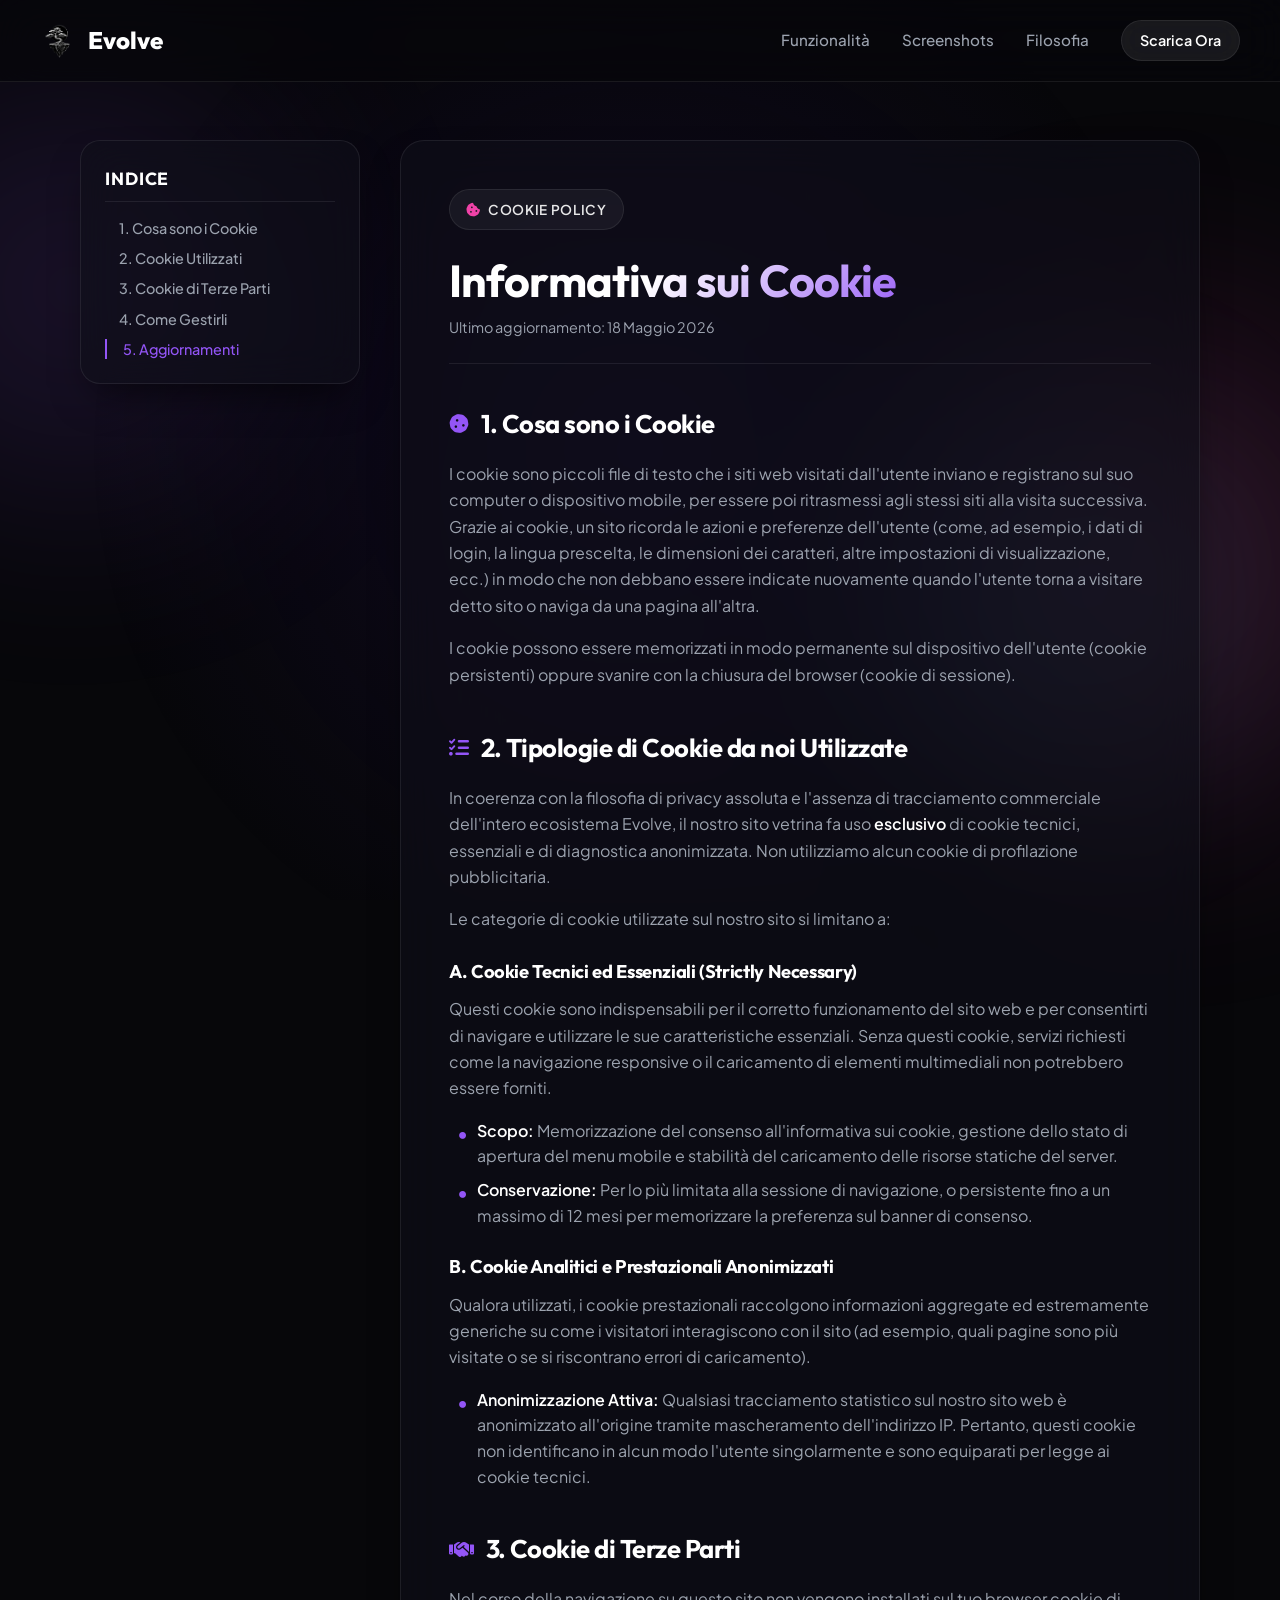
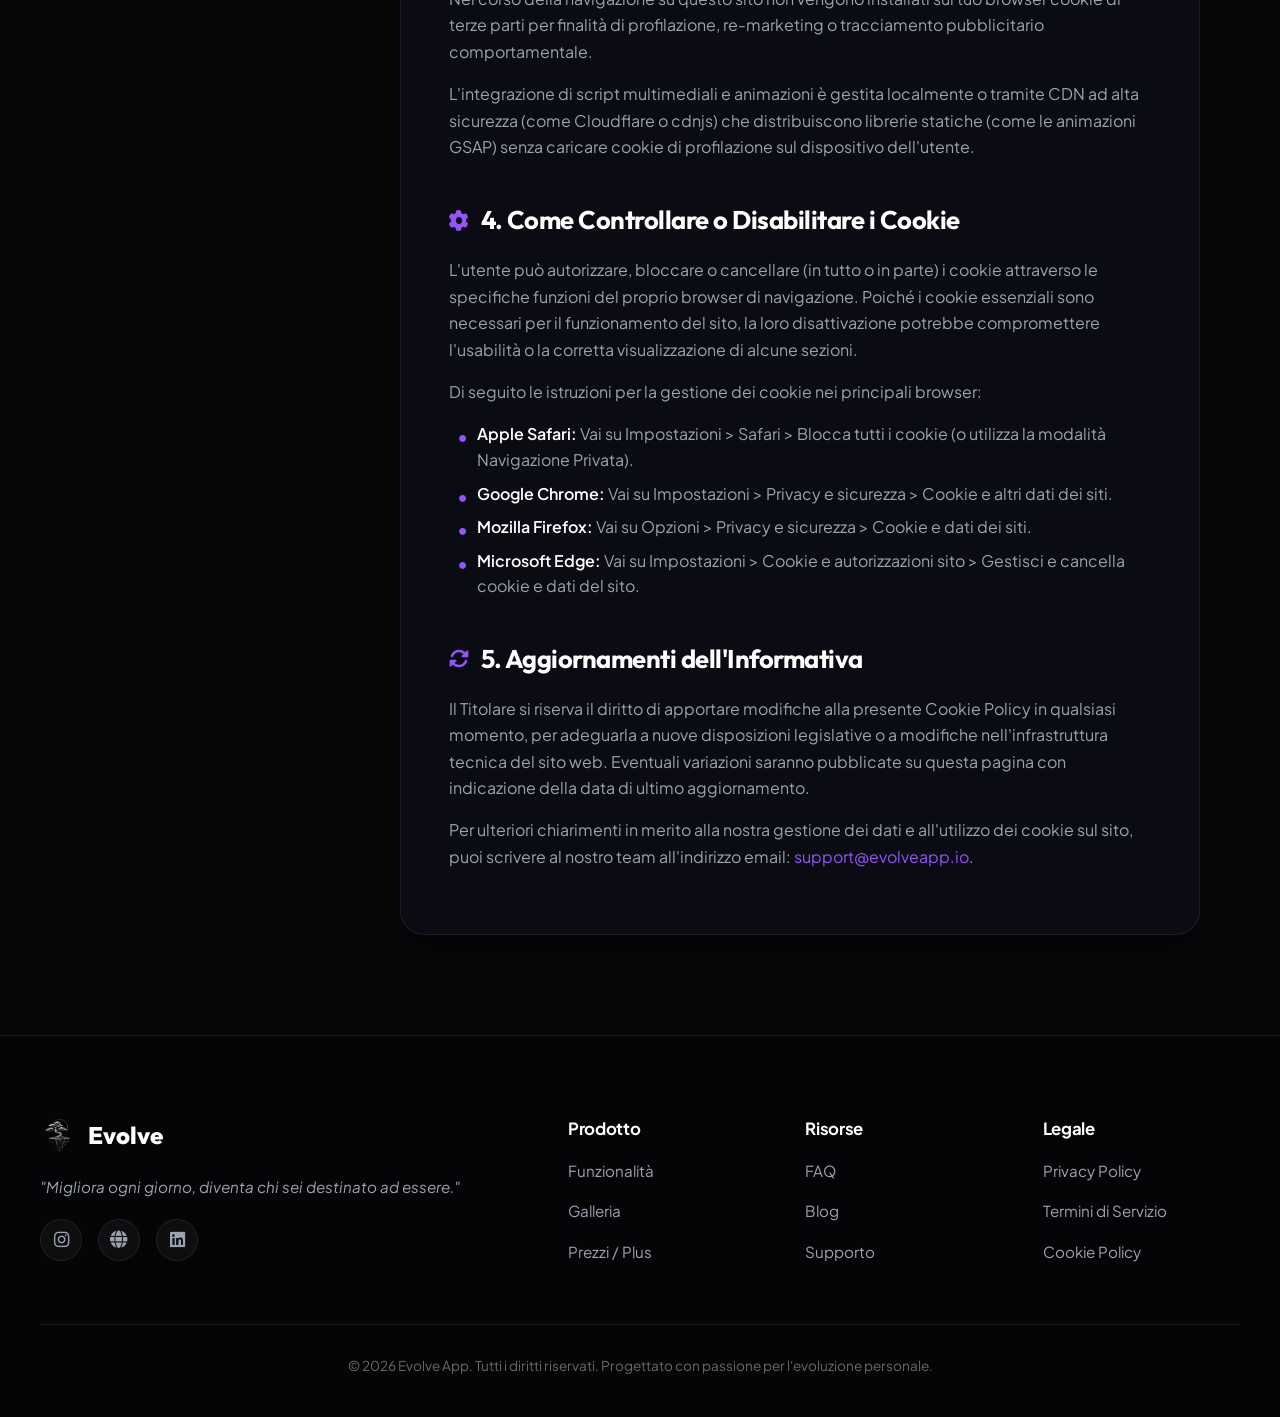
==== cookie.html @ f7eeee34 "implementazioni pagine legal + logo e links" ====
<!DOCTYPE html>
<html lang="it">
<head>
    <meta charset="UTF-8">
    <meta name="viewport" content="width=device-width, initial-scale=1.0">
    <title>Cookie Policy - Evolve App</title>
    
    <!-- Meta Tags SEO -->
    <meta name="description" content="Cookie Policy di Evolve - Trasparenza assoluta sull'utilizzo dei cookie tecnici ed essenziali. Nessun cookie di profilazione pubblicitaria o marketing.">
    <meta name="keywords" content="Evolve cookie, cookie policy website, habit tracker cookies, privacy cookie Evolve">
    <meta name="author" content="Evolve">
    
    <!-- Google Fonts -->
    <link rel="preconnect" href="https://fonts.googleapis.com">
    <link rel="preconnect" href="https://fonts.gstatic.com" crossorigin>
    <link href="https://fonts.googleapis.com/css2?family=Plus+Jakarta+Sans:wght@300;400;500;600;700;800&family=Outfit:wght@500;600;700;800;900&display=swap" rel="stylesheet">
    
    <!-- FontAwesome per icone moderne -->
    <link rel="stylesheet" href="https://cdnjs.cloudflare.com/ajax/libs/font-awesome/6.4.0/css/all.min.css">
    
    <!-- Stili Custom -->
    <link rel="stylesheet" href="style.css">
</head>
<body>

    <!-- Sfondo Animato Ambientale -->
    <div class="ambient-glow" id="ambient-glow"></div>
    <div class="gradient-ball ball-1"></div>
    <div class="gradient-ball ball-2"></div>
    <div class="gradient-ball ball-3"></div>

    <!-- Header / Navigazione Glassmorphism -->
    <header class="navbar">
        <div class="navbar-container">
            <a href="index.html" class="logo" id="nav-logo">
                <img src="logo.png" alt="Evolve Logo" class="logo-img">
                <span class="logo-text">Evolve</span>
            </a>
            
            <nav class="nav-links">
                <a href="index.html#features" class="nav-link">Funzionalità</a>
                <a href="index.html#showcase" class="nav-link">Screenshots</a>
                <a href="index.html#philosophy" class="nav-link">Filosofia</a>
                <a href="index.html#download" class="btn btn-secondary btn-sm">Scarica Ora</a>
            </nav>
            
            <button class="mobile-menu-toggle" id="menu-toggle" aria-label="Apri menu">
                <span class="bar"></span>
                <span class="bar"></span>
                <span class="bar"></span>
            </button>
        </div>
    </header>

    <!-- Menu Mobile Overlay -->
    <div class="mobile-menu" id="mobile-menu">
        <nav class="mobile-nav-links">
            <a href="index.html#features" class="mobile-link">Funzionalità</a>
            <a href="index.html#showcase" class="mobile-link">Screenshots</a>
            <a href="index.html#philosophy" class="mobile-link">Filosofia</a>
            <a href="index.html#download" class="btn btn-primary">Scarica Evolve</a>
        </nav>
    </div>

    <!-- Sezione PRINCIPALE LEGALE -->
    <section class="legal-section">
        <div class="legal-container">
            
            <!-- Sidebar: Indice dei Contenuti Sticky -->
            <aside class="legal-sidebar">
                <div class="legal-toc-card">
                    <h3>Indice</h3>
                    <nav class="toc-links" id="toc-links">
                        <a href="#cosa-sono" class="toc-link active">1. Cosa sono i Cookie</a>
                        <a href="#tipologie" class="toc-link">2. Cookie Utilizzati</a>
                        <a href="#terze-parti" class="toc-link">3. Cookie di Terze Parti</a>
                        <a href="#disabilitare" class="toc-link">4. Come Gestirli</a>
                        <a href="#aggiornamenti" class="toc-link">5. Aggiornamenti</a>
                    </nav>
                </div>
            </aside>
            
            <!-- Contenuto Legale Principale -->
            <article class="legal-content-card">
                <div class="legal-header">
                    <div class="badge">
                        <span class="badge-icon"><i class="fa-solid fa-cookie-bite"></i></span>
                        <span class="badge-text">Cookie Policy</span>
                    </div>
                    <h1 class="legal-title text-gradient">Informativa sui Cookie</h1>
                    <p class="legal-last-updated">Ultimo aggiornamento: 18 Maggio 2026</p>
                </div>
                
                <div class="legal-body">
                    
                    <section id="cosa-sono">
                        <h2><i class="fa-solid fa-cookie"></i> 1. Cosa sono i Cookie</h2>
                        <p>I cookie sono piccoli file di testo che i siti web visitati dall'utente inviano e registrano sul suo computer o dispositivo mobile, per essere poi ritrasmessi agli stessi siti alla visita successiva. Grazie ai cookie, un sito ricorda le azioni e preferenze dell'utente (come, ad esempio, i dati di login, la lingua prescelta, le dimensioni dei caratteri, altre impostazioni di visualizzazione, ecc.) in modo che non debbano essere indicate nuovamente quando l'utente torna a visitare detto sito o naviga da una pagina all'altra.</p>
                        
                        <p>I cookie possono essere memorizzati in modo permanente sul dispositivo dell'utente (cookie persistenti) oppure svanire con la chiusura del browser (cookie di sessione).</p>
                    </section>
                    
                    <section id="tipologie">
                        <h2><i class="fa-solid fa-list-check"></i> 2. Tipologie di Cookie da noi Utilizzate</h2>
                        <p>In coerenza con la filosofia di privacy assoluta e l'assenza di tracciamento commerciale dell'intero ecosistema Evolve, il nostro sito vetrina fa uso <strong>esclusivo</strong> di cookie tecnici, essenziali e di diagnostica anonimizzata. Non utilizziamo alcun cookie di profilazione pubblicitaria.</p>
                        
                        <p>Le categorie di cookie utilizzate sul nostro sito si limitano a:</p>
                        
                        <h3>A. Cookie Tecnici ed Essenziali (Strictly Necessary)</h3>
                        <p>Questi cookie sono indispensabili per il corretto funzionamento del sito web e per consentirti di navigare e utilizzare le sue caratteristiche essenziali. Senza questi cookie, servizi richiesti come la navigazione responsive o il caricamento di elementi multimediali non potrebbero essere forniti.</p>
                        <ul>
                            <li><strong>Scopo:</strong> Memorizzazione del consenso all'informativa sui cookie, gestione dello stato di apertura del menu mobile e stabilità del caricamento delle risorse statiche del server.</li>
                            <li><strong>Conservazione:</strong> Per lo più limitata alla sessione di navigazione, o persistente fino a un massimo di 12 mesi per memorizzare la preferenza sul banner di consenso.</li>
                        </ul>
                        
                        <h3>B. Cookie Analitici e Prestazionali Anonimizzati</h3>
                        <p>Qualora utilizzati, i cookie prestazionali raccolgono informazioni aggregate ed estremamente generiche su come i visitatori interagiscono con il sito (ad esempio, quali pagine sono più visitate o se si riscontrano errori di caricamento).</p>
                        <ul>
                            <li><strong>Anonimizzazione Attiva:</strong> Qualsiasi tracciamento statistico sul nostro sito web è anonimizzato all'origine tramite mascheramento dell'indirizzo IP. Pertanto, questi cookie non identificano in alcun modo l'utente singolarmente e sono equiparati per legge ai cookie tecnici.</li>
                        </ul>
                    </section>
                    
                    <section id="terze-parti">
                        <h2><i class="fa-solid fa-handshake"></i> 3. Cookie di Terze Parti</h2>
                        <p>Nel corso della navigazione su questo sito non vengono installati sul tuo browser cookie di terze parti per finalità di profilazione, re-marketing o tracciamento pubblicitario comportamentale.</p>
                        
                        <p>L'integrazione di script multimediali e animazioni è gestita localmente o tramite CDN ad alta sicurezza (come Cloudflare o cdnjs) che distribuiscono librerie statiche (come le animazioni GSAP) senza caricare cookie di profilazione sul dispositivo dell'utente.</p>
                    </section>
                    
                    <section id="disabilitare">
                        <h2><i class="fa-solid fa-gear"></i> 4. Come Controllare o Disabilitare i Cookie</h2>
                        <p>L'utente può autorizzare, bloccare o cancellare (in tutto o in parte) i cookie attraverso le specifiche funzioni del proprio browser di navigazione. Poiché i cookie essenziali sono necessari per il funzionamento del sito, la loro disattivazione potrebbe compromettere l'usabilità o la corretta visualizzazione di alcune sezioni.</p>
                        
                        <p>Di seguito le istruzioni per la gestione dei cookie nei principali browser:</p>
                        <ul>
                            <li><strong>Apple Safari:</strong> Vai su Impostazioni > Safari > Blocca tutti i cookie (o utilizza la modalità Navigazione Privata).</li>
                            <li><strong>Google Chrome:</strong> Vai su Impostazioni > Privacy e sicurezza > Cookie e altri dati dei siti.</li>
                            <li><strong>Mozilla Firefox:</strong> Vai su Opzioni > Privacy e sicurezza > Cookie e dati dei siti.</li>
                            <li><strong>Microsoft Edge:</strong> Vai su Impostazioni > Cookie e autorizzazioni sito > Gestisci e cancella cookie e dati del sito.</li>
                        </ul>
                    </section>
                    
                    <section id="aggiornamenti">
                        <h2><i class="fa-solid fa-rotate"></i> 5. Aggiornamenti dell'Informativa</h2>
                        <p>Il Titolare si riserva il diritto di apportare modifiche alla presente Cookie Policy in qualsiasi momento, per adeguarla a nuove disposizioni legislative o a modifiche nell'infrastruttura tecnica del sito web. Eventuali variazioni saranno pubblicate su questa pagina con indicazione della data di ultimo aggiornamento.</p>
                        
                        <p>Per ulteriori chiarimenti in merito alla nostra gestione dei dati e all'utilizzo dei cookie sul sito, puoi scrivere al nostro team all'indirizzo email: <a href="mailto:mattioli.simone.10@gmail.com">support@evolveapp.io</a>.</p>
                    </section>
                    
                </div>
            </article>
            
        </div>
    </section>

    <!-- Footer -->
    <footer class="main-footer">
        <div class="footer-container">
            <div class="footer-brand">
                <a href="index.html" class="logo">
                    <img src="logo.png" alt="Evolve Logo" class="logo-img">
                    <span class="logo-text">Evolve</span>
                </a>
                <p class="footer-motto">"Migliora ogni giorno, diventa chi sei destinato ad essere."</p>
                <div class="footer-socials">
                    <a href="https://www.instagram.com/simo___one/" target="_blank" rel="noopener" aria-label="Instagram" class="social-link"><i class="fa-brands fa-instagram"></i></a>
                    <a href="https://simo-hue.github.io" target="_blank" rel="noopener" aria-label="Sito Personale" class="social-link"><i class="fa-solid fa-globe"></i></a>
                    <a href="https://www.linkedin.com/in/simonemattioli2003/" target="_blank" rel="noopener" aria-label="LinkedIn" class="social-link"><i class="fa-brands fa-linkedin"></i></a>
                </div>
            </div>
            
            <div class="footer-links-grid">
                <div class="links-col">
                    <h4>Prodotto</h4>
                    <a href="index.html#features">Funzionalità</a>
                    <a href="index.html#showcase">Galleria</a>
                    <a href="index.html#download">Prezzi / Plus</a>
                </div>
                <div class="links-col">
                    <h4>Risorse</h4>
                    <a href="index.html#faq">FAQ</a>
                    <a href="#">Blog</a>
                    <a href="#">Supporto</a>
                </div>
                <div class="links-col">
                    <h4>Legale</h4>
                    <a href="privacy.html">Privacy Policy</a>
                    <a href="terms.html">Termini di Servizio</a>
                    <a href="cookie.html">Cookie Policy</a>
                </div>
            </div>
        </div>
        
        <div class="footer-bottom">
            <p>&copy; 2026 Evolve App. Tutti i diritti riservati. Progettato con passione per l'evoluzione personale.</p>
        </div>
    </footer>

    <!-- Script per Menu Mobile e ScrollSpy Attivo sull'Indice -->
    <script>
        // Menu Mobile Toggle
        const menuToggle = document.getElementById('menu-toggle');
        const mobileMenu = document.getElementById('mobile-menu');
        
        if (menuToggle && mobileMenu) {
            menuToggle.addEventListener('click', () => {
                menuToggle.classList.toggle('active');
                mobileMenu.classList.toggle('open');
            });
        }

        // ScrollSpy per evidenziare la sezione corrente nell'Indice
        const sections = document.querySelectorAll('article.legal-content-card section');
        const tocLinks = document.querySelectorAll('#toc-links .toc-link');

        window.addEventListener('scroll', () => {
            let currentSectionId = '';
            
            sections.forEach(section => {
                const sectionTop = section.offsetTop - 180; // Offset per compensare la navbar fissa
                const sectionHeight = section.clientHeight;
                if (pageYOffset >= sectionTop && pageYOffset < sectionTop + sectionHeight) {
                    currentSectionId = section.getAttribute('id');
                }
            });

            if (currentSectionId) {
                tocLinks.forEach(link => {
                    link.classList.remove('active');
                    if (link.getAttribute('href') === `#${currentSectionId}`) {
                        link.classList.add('active');
                    }
                });
            }
        });
    </script>
</body>
</html>
---- style.css ----
/* ==========================================================================
   Evolve App Showcase CSS Styling
   Aesthetics: Premium Dark Mode, Glassmorphism, Ambient Glow, High-Fidelity Mockups
   ========================================================================== */

/* --- Variabili & Design Tokens --- */
:root {
    --bg-dark: #07070a;
    --bg-card: rgba(15, 15, 25, 0.6);
    --bg-navbar: rgba(7, 7, 10, 0.7);
    --border-color: rgba(255, 255, 255, 0.08);
    
    /* Palette Colori (HSL per manipolazione dinamica) */
    --primary-h: 263;
    --primary-s: 90%;
    --primary-l: 65%;
    --primary: hsl(var(--primary-h), var(--primary-s), var(--primary-l));
    --primary-glow: hsla(var(--primary-h), var(--primary-s), var(--primary-l), 0.15);
    
    --accent-h: 325;
    --accent-s: 85%;
    --accent-l: 60%;
    --accent: hsl(var(--accent-h), var(--accent-s), var(--accent-l));
    --accent-glow: hsla(var(--accent-h), var(--accent-s), var(--accent-l), 0.15);
    
    --cyan-h: 188;
    --cyan-s: 90%;
    --cyan-l: 50%;
    --cyan: hsl(var(--cyan-h), var(--cyan-s), var(--cyan-l));
    
    --text-main: #f3f4f6;
    --text-muted: #9ca3af;
    --text-dark: #1f2937;
    
    --font-heading: 'Outfit', sans-serif;
    --font-body: 'Plus Jakarta Sans', sans-serif;
    
    --transition-smooth: all 0.6s cubic-bezier(0.16, 1, 0.3, 1);
    --transition-fast: all 0.3s ease;
    
    --shadow-premium: 0 20px 40px -15px rgba(0, 0, 0, 0.7);
    --shadow-glow: 0 0 50px -10px hsla(var(--primary-h), var(--primary-s), var(--primary-l), 0.3);
}

/* --- Reset Standard --- */
* {
    margin: 0;
    padding: 0;
    box-sizing: border-box;
    scroll-behavior: smooth;
    -webkit-font-smoothing: antialiased;
    -moz-osx-font-smoothing: grayscale;
}

body {
    background-color: var(--bg-dark);
    color: var(--text-main);
    font-family: var(--font-body);
    overflow-x: hidden;
    line-height: 1.6;
}

/* --- Custom Scrollbar --- */
::-webkit-scrollbar {
    width: 10px;
}
::-webkit-scrollbar-track {
    background: var(--bg-dark);
}
::-webkit-scrollbar-thumb {
    background: rgba(255, 255, 255, 0.1);
    border-radius: 10px;
    border: 2px solid var(--bg-dark);
}
::-webkit-scrollbar-thumb:hover {
    background: var(--primary);
}

/* --- Sfondi e Sfere di Luce (Ambient Light) --- */
.ambient-glow {
    position: fixed;
    top: 0;
    left: 0;
    width: 100vw;
    height: 100vh;
    pointer-events: none;
    z-index: -2;
    background: radial-gradient(circle at 50% 50%, rgba(20, 10, 45, 0.6) 0%, rgba(7, 7, 10, 0) 70%);
    transition: background 1.2s ease;
}

.gradient-ball {
    position: fixed;
    border-radius: 50%;
    filter: blur(120px);
    opacity: 0.15;
    z-index: -3;
    pointer-events: none;
    animation: drift 25s infinite alternate ease-in-out;
}

.ball-1 {
    width: 400px;
    height: 400px;
    background: var(--primary);
    top: 10%;
    left: -10%;
}

.ball-2 {
    width: 500px;
    height: 500px;
    background: var(--accent);
    bottom: 10%;
    right: -10%;
    animation-delay: -5s;
    animation-duration: 30s;
}

.ball-3 {
    width: 300px;
    height: 300px;
    background: var(--cyan);
    top: 50%;
    left: 70%;
    animation-delay: -12s;
    animation-duration: 20s;
}

@keyframes drift {
    0% { transform: translate(0, 0) scale(1); }
    50% { transform: translate(100px, 80px) scale(1.2); }
    100% { transform: translate(-50px, 150px) scale(0.9); }
}

/* --- Classi Utilità e Tipografia --- */
h1, h2, h3, h4 {
    font-family: var(--font-heading);
    font-weight: 700;
    letter-spacing: -0.02em;
}

.text-gradient {
    background: linear-gradient(135deg, #fff 30%, var(--primary) 70%, var(--accent) 100%);
    -webkit-background-clip: text;
    -webkit-text-fill-color: transparent;
    background-clip: text;
}

.text-accent {
    color: var(--accent);
}

.btn {
    display: inline-flex;
    align-items: center;
    justify-content: center;
    gap: 12px;
    font-family: var(--font-body);
    font-weight: 600;
    text-decoration: none;
    border-radius: 50px;
    transition: var(--transition-fast);
    cursor: pointer;
}

.btn-primary {
    background: linear-gradient(135deg, var(--primary) 0%, var(--accent) 100%);
    color: #fff;
    padding: 16px 32px;
    border: none;
    box-shadow: 0 10px 25px -5px rgba(139, 92, 246, 0.4);
}

.btn-primary:hover {
    transform: translateY(-3px);
    box-shadow: 0 15px 30px -5px rgba(139, 92, 246, 0.6);
}

.btn-secondary {
    background: rgba(255, 255, 255, 0.08);
    color: #fff;
    border: 1px solid var(--border-color);
    backdrop-filter: blur(12px);
    padding: 12px 24px;
}

.btn-secondary:hover {
    background: rgba(255, 255, 255, 0.15);
    border-color: rgba(255, 255, 255, 0.2);
    transform: translateY(-2px);
}

.btn-outline {
    background: transparent;
    color: #fff;
    border: 2px solid var(--border-color);
    padding: 14px 28px;
}

.btn-outline:hover {
    border-color: var(--primary);
    background: rgba(139, 92, 246, 0.05);
    transform: translateY(-2px);
}

.btn-sm {
    padding: 8px 18px;
    font-size: 0.9rem;
}

.btn-lg {
    padding: 18px 36px;
    font-size: 1.1rem;
}

.btn-glow:hover {
    box-shadow: var(--shadow-glow);
}

/* --- Header / Navbar --- */
.navbar {
    position: fixed;
    top: 0;
    left: 0;
    width: 100%;
    z-index: 100;
    background: var(--bg-navbar);
    backdrop-filter: blur(20px);
    border-bottom: 1px solid var(--border-color);
    transition: var(--transition-fast);
}

.navbar.scrolled {
    padding: 10px 0;
    background: rgba(7, 7, 10, 0.85);
}

.navbar-container {
    max-width: 1400px;
    margin: 0 auto;
    padding: 20px 40px;
    display: flex;
    justify-content: space-between;
    align-items: center;
}

.logo {
    display: flex;
    align-items: center;
    gap: 12px;
    text-decoration: none;
    color: #fff;
    font-size: 1.5rem;
    font-weight: 800;
    font-family: var(--font-heading);
}

.logo-icon {
    width: 40px;
    height: 40px;
    border-radius: 12px;
    background: linear-gradient(135deg, var(--primary) 0%, var(--accent) 100%);
    display: flex;
    align-items: center;
    justify-content: center;
    font-size: 1.2rem;
    box-shadow: 0 8px 16px -4px rgba(139, 92, 246, 0.3);
}

.logo-img {
    height: 36px;
    width: auto;
    object-fit: contain;
    display: block;
}

.nav-links {
    display: flex;
    align-items: center;
    gap: 32px;
}

.nav-link {
    color: var(--text-muted);
    text-decoration: none;
    font-weight: 500;
    font-size: 0.95rem;
    transition: var(--transition-fast);
    position: relative;
    padding: 6px 0;
}

.nav-link::after {
    content: '';
    position: absolute;
    bottom: 0;
    left: 0;
    width: 0;
    height: 2px;
    background: linear-gradient(90deg, var(--primary), var(--accent));
    transition: var(--transition-fast);
}

.nav-link:hover {
    color: #fff;
}

.nav-link:hover::after {
    width: 100%;
}

.mobile-menu-toggle {
    display: none;
    flex-direction: column;
    gap: 6px;
    background: transparent;
    border: none;
    cursor: pointer;
    z-index: 110;
}

.mobile-menu-toggle .bar {
    width: 25px;
    height: 2px;
    background-color: #fff;
    transition: var(--transition-fast);
}

/* --- Mobile Menu Overlay --- */
.mobile-menu {
    position: fixed;
    top: 0;
    right: -100%;
    width: 100%;
    height: 100vh;
    background: rgba(7, 7, 10, 0.95);
    backdrop-filter: blur(25px);
    z-index: 99;
    display: flex;
    align-items: center;
    justify-content: center;
    transition: right 0.5s cubic-bezier(0.16, 1, 0.3, 1);
}

.mobile-menu.open {
    right: 0;
}

.mobile-nav-links {
    display: flex;
    flex-direction: column;
    align-items: center;
    gap: 40px;
}

.mobile-link {
    color: var(--text-muted);
    text-decoration: none;
    font-size: 1.8rem;
    font-family: var(--font-heading);
    font-weight: 600;
    transition: var(--transition-fast);
}

.mobile-link:hover {
    color: #fff;
    transform: scale(1.05);
}

/* --- Hero Section --- */
.hero {
    min-height: 100vh;
    display: flex;
    align-items: center;
    padding: 140px 40px 80px;
    position: relative;
    max-width: 1400px;
    margin: 0 auto;
}

.hero-container {
    display: grid;
    grid-template-columns: 1.2fr 0.8fr;
    gap: 60px;
    align-items: center;
    width: 100%;
}

.hero-content {
    display: flex;
    flex-direction: column;
    align-items: flex-start;
}

.badge {
    display: inline-flex;
    align-items: center;
    gap: 8px;
    background: rgba(255, 255, 255, 0.05);
    border: 1px solid var(--border-color);
    padding: 8px 16px;
    border-radius: 100px;
    margin-bottom: 24px;
}

.badge-icon {
    color: var(--accent);
    font-size: 0.9rem;
}

.badge-text {
    font-size: 0.85rem;
    font-weight: 600;
    letter-spacing: 0.05em;
    text-transform: uppercase;
    color: rgba(255, 255, 255, 0.9);
}

.hero-title {
    font-size: 4rem;
    line-height: 1.1;
    margin-bottom: 24px;
    font-weight: 800;
}

.hero-subtitle {
    font-size: 1.15rem;
    color: var(--text-muted);
    margin-bottom: 40px;
    max-width: 600px;
}

.hero-buttons {
    display: flex;
    gap: 20px;
    margin-bottom: 50px;
    flex-wrap: wrap;
}

.hero-buttons .btn i {
    font-size: 1.5rem;
}

.hero-buttons .btn span {
    display: flex;
    flex-direction: column;
    align-items: flex-start;
    line-height: 1.1;
}

.hero-buttons .btn span small {
    font-size: 0.65rem;
    opacity: 0.8;
    text-transform: uppercase;
    font-weight: 500;
}

.hero-stats {
    display: flex;
    gap: 30px;
    align-items: center;
}

.stat-item {
    display: flex;
    flex-direction: column;
}

.stat-val {
    font-size: 1.8rem;
    font-weight: 800;
    font-family: var(--font-heading);
    color: #fff;
    display: flex;
    align-items: center;
    gap: 4px;
}

.text-star {
    color: #FBBF24;
    font-size: 1.2rem;
}

.stat-lbl {
    font-size: 0.85rem;
    color: var(--text-muted);
}

.stat-divider {
    width: 1px;
    height: 40px;
    background: var(--border-color);
}

.hero-visual {
    position: relative;
    display: flex;
    justify-content: center;
    align-items: center;
}

.phone-glow {
    position: absolute;
    width: 100%;
    height: 100%;
    background: radial-gradient(circle, rgba(139, 92, 246, 0.25) 0%, rgba(0,0,0,0) 70%);
    z-index: -1;
    filter: blur(50px);
}

/* --- High-Fidelity iPhone Mockup CSS --- */
.iphone-container-tilt {
    perspective: 1200px;
    display: flex;
    justify-content: center;
    align-items: center;
}

/* --- Premium Screenshot Showcase (Senza mockup per evitare matrioska) --- */
.screenshot-showcase {
    position: relative;
    width: 290px;
    height: 590px;
    background: #0a0b10;
    border-radius: 28px;
    border: 1px solid var(--border-color);
    box-shadow: 
        0 30px 60px -15px rgba(0, 0, 0, 0.8),
        inset 0 0 1px 1px rgba(255, 255, 255, 0.1),
        0 0 0 1px rgba(255, 255, 255, 0.05);
    display: flex;
    flex-direction: column;
    justify-content: center;
    align-items: center;
    overflow: hidden;
    transform-style: preserve-3d;
}

.iphone-mockup {
    position: relative;
    width: 310px;
    height: 630px;
    background: #000;
    border-radius: 46px;
    border: 11px solid #1a1a1f;
    box-shadow: 
        0 30px 60px -15px rgba(0, 0, 0, 0.8),
        inset 0 0 4px 2px rgba(255, 255, 255, 0.15),
        0 0 0 1px rgba(255, 255, 255, 0.1);
    display: flex;
    flex-direction: column;
    justify-content: center;
    align-items: center;
    overflow: visible;
    transform-style: preserve-3d;
}

/* Speaker auricolare */
.iphone-speaker {
    position: absolute;
    top: 13px;
    width: 40px;
    height: 4px;
    background: #2b2b36;
    border-radius: 2px;
    z-index: 10;
}

/* Telecamera interna */
.iphone-camera {
    position: absolute;
    top: 10px;
    right: 120px;
    width: 10px;
    height: 10px;
    background: #0a0e14;
    border-radius: 50%;
    z-index: 10;
    opacity: 0.8;
}

/* Dynamic Island */
.iphone-island {
    position: absolute;
    top: 14px;
    width: 90px;
    height: 25px;
    background: #000;
    border-radius: 13px;
    z-index: 9;
    box-shadow: inset 0 0 2px rgba(255,255,255,0.05);
}

/* Tasti fisici laterali */
.iphone-buttons {
    position: absolute;
    width: 100%;
    height: 100%;
    top: 0;
    left: 0;
    pointer-events: none;
}

.btn-volume-up, .btn-volume-down, .btn-power {
    position: absolute;
    background: #1b1b22;
    border-radius: 2px;
}

.btn-volume-up {
    top: 120px;
    left: -13px;
    width: 3px;
    height: 45px;
}

.btn-volume-down {
    top: 180px;
    left: -13px;
    width: 3px;
    height: 45px;
}

.btn-power {
    top: 150px;
    right: -13px;
    width: 3px;
    height: 60px;
}

/* Schermo interno dell'iPhone */
.iphone-screen {
    position: relative;
    width: 100%;
    height: 100%;
    border-radius: 36px;
    overflow: hidden;
    background: #0a0b10;
}

.phone-screen-img {
    width: 100%;
    height: 100%;
    object-fit: cover;
    display: block;
    pointer-events: none;
    user-select: none;
}

.iphone-glare {
    position: absolute;
    top: -50%;
    left: -50%;
    width: 200%;
    height: 200%;
    background: linear-gradient(
        125deg,
        rgba(255, 255, 255, 0.12) 0%,
        rgba(255, 255, 255, 0.05) 30%,
        rgba(255, 255, 255, 0) 40%
    );
    pointer-events: none;
    z-index: 5;
    border-radius: 36px;
}

/* --- Sezione SCROLL FEATURE WALKTHROUGH --- */
.features-scroll {
    position: relative;
    width: 100%;
    padding: 0;
    margin: 0;
    background: var(--bg-dark);
}

.features-scroll-wrapper {
    display: flex;
    position: relative;
    max-width: 1400px;
    margin: 0 auto;
    padding: 0 40px;
    gap: 40px;
}

/* Lato Sinistro: Testo */
.features-text-container {
    width: 50%;
    display: flex;
    flex-direction: column;
}

.feature-text-block {
    min-height: 80vh;
    display: flex;
    flex-direction: column;
    justify-content: center;
    align-items: flex-start;
    padding: 100px 0;
    opacity: 0.2;
    transform: translateY(60px);
    transition: opacity 0.5s ease, transform 0.8s cubic-bezier(0.16, 1, 0.3, 1);
}

.feature-text-block.active {
    opacity: 1;
    transform: translateY(0);
}

.feature-icon-wrapper {
    width: 60px;
    height: 60px;
    border-radius: 18px;
    display: flex;
    align-items: center;
    justify-content: center;
    font-size: 1.5rem;
    margin-bottom: 28px;
    border: 1px solid rgba(255, 255, 255, 0.15);
}

.feature-icon-wrapper.block-1 { background: rgba(139, 92, 246, 0.15); color: var(--primary); }
.feature-icon-wrapper.block-2 { background: rgba(236, 72, 153, 0.15); color: var(--accent); }
.feature-icon-wrapper.block-3 { background: rgba(6, 182, 212, 0.15); color: var(--cyan); }
.feature-icon-wrapper.block-4 { background: rgba(139, 92, 246, 0.15); color: var(--primary); }
.feature-icon-wrapper.block-5 { background: rgba(236, 72, 153, 0.15); color: var(--accent); }
.feature-icon-wrapper.block-6 { background: rgba(6, 182, 212, 0.15); color: var(--cyan); }
.feature-icon-wrapper.block-7 { background: rgba(139, 92, 246, 0.15); color: var(--primary); }

.feature-text-block h2 {
    font-size: 1.3rem;
    text-transform: uppercase;
    letter-spacing: 0.1em;
    color: var(--primary);
    margin-bottom: 12px;
}

.feature-text-block h3 {
    font-size: 2.6rem;
    line-height: 1.2;
    margin-bottom: 20px;
    color: #fff;
}

.feature-text-block p {
    font-size: 1.1rem;
    color: var(--text-muted);
    line-height: 1.7;
}

/* Lato Destro: Telefono Sticky */
.features-phone-container {
    width: 50%;
    height: 100vh;
    position: sticky;
    top: 0;
    display: flex;
    justify-content: center;
    align-items: center;
    pointer-events: none; /* Rende passante il mouse per non bloccare lo scroll */
}

.sticky-phone-wrapper {
    position: relative;
    display: flex;
    justify-content: center;
    align-items: center;
    height: 100%;
    width: 100%;
}

.dynamic-glow-bg {
    position: absolute;
    width: 320px;
    height: 320px;
    border-radius: 50%;
    background: var(--primary);
    filter: blur(140px);
    opacity: 0.25;
    z-index: -1;
    transition: background-color 0.8s ease, transform 1s ease;
}

.features-phone-container .iphone-mockup,
.features-phone-container .screenshot-showcase {
    transform: scale(0.95);
    background: #000;
    pointer-events: auto; /* Riattiva eventi solo sul telefono/screenshot */
}

.scroll-screen-img {
    position: absolute;
    top: 0;
    left: 0;
    width: 100%;
    height: 100%;
    object-fit: cover;
    opacity: 0;
    transform: scale(1.08) translateY(20px);
    transition: opacity 0.8s cubic-bezier(0.16, 1, 0.3, 1), transform 0.8s cubic-bezier(0.16, 1, 0.3, 1);
    z-index: 1;
}

.scroll-screen-img.active {
    opacity: 1;
    transform: scale(1) translateY(0);
    z-index: 2;
}

/* Indicatori di Progresso */
.scroll-progress-indicator {
    position: absolute;
    right: 40px;
    top: 50%;
    transform: translateY(-50%);
    display: flex;
    flex-direction: column;
    gap: 16px;
    pointer-events: auto;
    z-index: 8;
}

.progress-dot {
    width: 8px;
    height: 8px;
    border-radius: 50%;
    background: rgba(255, 255, 255, 0.2);
    cursor: pointer;
    transition: var(--transition-fast);
}

.progress-dot.active {
    background: var(--primary);
    transform: scale(1.6);
    box-shadow: 0 0 10px var(--primary);
}

/* --- Sezione INTERACTIVE GALLERY SLIDER --- */
.gallery-section {
    padding: 120px 0;
    max-width: 100%;
    overflow: hidden;
    position: relative;
}

.gallery-section .section-header {
    padding: 0 40px;
    text-align: center;
    margin-bottom: 60px;
}

.gallery-slider-wrapper {
    position: relative;
    max-width: 1400px;
    margin: 0 auto;
    padding: 0 80px; /* Spazio per le frecce */
    overflow: visible;
}

.gallery-track {
    display: flex;
    gap: 35px;
    overflow-x: auto;
    scroll-snap-type: x mandatory;
    scrollbar-width: none; /* Firefox */
    padding: 30px 15px; /* Evita clipping delle ombre e hover scale */
    cursor: grab;
    user-select: none;
    scroll-behavior: smooth;
    overflow-y: visible;
}

.gallery-track::-webkit-scrollbar {
    display: none; /* Chrome/Safari */
}

.gallery-track:active {
    cursor: grabbing;
}

.gallery-card {
    flex: 0 0 280px;
    scroll-snap-align: center;
    position: relative;
    border-radius: 28px;
    overflow: hidden;
    cursor: pointer;
    aspect-ratio: 1 / 2.05;
    background: #0b0c10;
    border: 1px solid var(--border-color);
    box-shadow: var(--shadow-premium);
    transform-style: preserve-3d;
    perspective: 1000px;
    transition: transform 0.5s cubic-bezier(0.16, 1, 0.3, 1), border-color 0.3s ease, box-shadow 0.3s ease;
}

.gallery-card-inner {
    width: 100%;
    height: 100%;
    position: relative;
    transition: transform 0.5s cubic-bezier(0.16, 1, 0.3, 1);
    transform-style: preserve-3d;
}

.gallery-card img {
    width: 100%;
    height: 100%;
    object-fit: cover;
    display: block;
    transition: transform 0.6s ease;
}

.gallery-card-glow {
    position: absolute;
    top: 0;
    left: 0;
    width: 100%;
    height: 100%;
    background: radial-gradient(circle at 50% 50%, rgba(139, 92, 246, 0.25), transparent 70%);
    opacity: 0;
    z-index: 1;
    pointer-events: none;
    transition: opacity 0.5s ease;
}

.gallery-card-overlay {
    position: absolute;
    bottom: 0;
    left: 0;
    width: 100%;
    padding: 30px 24px;
    background: linear-gradient(180deg, transparent 0%, rgba(7, 7, 10, 0.98) 75%);
    display: flex;
    flex-direction: column;
    gap: 6px;
    opacity: 0;
    transform: translateY(15px);
    transition: all 0.5s cubic-bezier(0.16, 1, 0.3, 1);
    z-index: 3;
}

.card-tag {
    font-size: 0.75rem;
    font-weight: 700;
    text-transform: uppercase;
    letter-spacing: 0.1em;
    color: var(--primary);
}

.gallery-card h4 {
    font-size: 1.15rem;
    color: #fff;
    font-family: var(--font-body);
    font-weight: 700;
}

/* Hover Effects su Gallery Card */
.gallery-card:hover {
    border-color: rgba(139, 92, 246, 0.4);
    box-shadow: 
        0 30px 60px -10px rgba(0, 0, 0, 0.9),
        0 0 30px rgba(139, 92, 246, 0.2);
}

.gallery-card:hover .gallery-card-inner {
    transform: scale(1.03);
}

.gallery-card:hover img {
    transform: scale(1.05);
}

.gallery-card:hover .gallery-card-overlay {
    opacity: 1;
    transform: translateY(0);
}

.gallery-card:hover .gallery-card-glow {
    opacity: 1;
}

/* Frecce laterali premium glassmorphism */
.gallery-arrow {
    position: absolute;
    top: 50%;
    transform: translateY(-50%);
    width: 54px;
    height: 54px;
    border-radius: 50%;
    background: rgba(255, 255, 255, 0.02);
    border: 1px solid rgba(255, 255, 255, 0.08);
    backdrop-filter: blur(16px);
    -webkit-backdrop-filter: blur(16px);
    color: #fff;
    font-size: 1.1rem;
    display: flex;
    justify-content: center;
    align-items: center;
    cursor: pointer;
    z-index: 10;
    transition: var(--transition-smooth);
    box-shadow: 0 10px 30px rgba(0, 0, 0, 0.5);
}

.gallery-arrow:hover {
    background: rgba(255, 255, 255, 0.08);
    border-color: var(--primary);
    color: var(--primary);
    box-shadow: 0 0 25px var(--primary-glow);
    transform: translateY(-50%) scale(1.08);
}

.gallery-arrow:active {
    transform: translateY(-50%) scale(0.95);
}

.gallery-arrow.arrow-left {
    left: 10px;
}

.gallery-arrow.arrow-right {
    right: 10px;
}

/* Barra di avanzamento dello slider */
.gallery-scroll-bar-container {
    max-width: 280px;
    height: 3px;
    background: rgba(255, 255, 255, 0.05);
    border-radius: 2px;
    margin: 40px auto 0 auto;
    overflow: hidden;
    position: relative;
}

.gallery-scroll-bar-progress {
    position: absolute;
    top: 0;
    left: 0;
    height: 100%;
    width: 0%;
    background: linear-gradient(90deg, var(--primary) 0%, var(--accent) 100%);
    border-radius: 2px;
    transition: width 0.1s ease;
}

/* --- Lightbox / Modal Zoom --- */
.lightbox {
    position: fixed;
    top: 0;
    left: 0;
    width: 100vw;
    height: 100vh;
    background: rgba(4, 4, 6, 0.95);
    backdrop-filter: blur(20px);
    z-index: 200;
    display: flex;
    align-items: center;
    justify-content: center;
    opacity: 0;
    pointer-events: none;
    transition: opacity 0.4s ease;
}

.lightbox.open {
    opacity: 1;
    pointer-events: auto;
}

.lightbox-content {
    position: relative;
    max-height: 80vh;
    max-width: 90vw;
    display: flex;
    flex-direction: column;
    align-items: center;
    transform: scale(0.9);
    transition: transform 0.5s cubic-bezier(0.16, 1, 0.3, 1);
}

.lightbox.open .lightbox-content {
    transform: scale(1);
}

.lightbox-content img {
    max-height: 75vh;
    border-radius: 20px;
    border: 1px solid rgba(255, 255, 255, 0.1);
    box-shadow: 0 40px 100px rgba(0, 0, 0, 0.9);
    object-fit: contain;
}

.lightbox-caption {
    margin-top: 20px;
    font-size: 1.1rem;
    font-weight: 600;
    color: #fff;
}

.lightbox-close {
    position: absolute;
    top: 40px;
    right: 40px;
    background: rgba(255,255,255,0.06);
    border: 1px solid rgba(255,255,255,0.1);
    width: 50px;
    height: 50px;
    border-radius: 50%;
    color: #fff;
    font-size: 1.5rem;
    cursor: pointer;
    display: flex;
    align-items: center;
    justify-content: center;
    transition: var(--transition-fast);
}

.lightbox-close:hover {
    background: rgba(255,255,255,0.15);
    transform: rotate(90deg);
}

.lightbox-nav {
    position: absolute;
    top: 50%;
    transform: translateY(-50%);
    background: rgba(255,255,255,0.06);
    border: 1px solid rgba(255,255,255,0.1);
    width: 60px;
    height: 60px;
    border-radius: 50%;
    color: #fff;
    font-size: 1.5rem;
    cursor: pointer;
    display: flex;
    align-items: center;
    justify-content: center;
    transition: var(--transition-fast);
}

.lightbox-nav:hover {
    background: rgba(255,255,255,0.15);
    color: var(--primary);
}

.lightbox-nav.prev { left: 40px; }
.lightbox-nav.next { right: 40px; }

/* --- Sezione FILOSOFIA (Kinetic Typography) --- */
.philosophy-section {
    padding: 180px 40px;
    background: radial-gradient(circle at 50% 50%, rgba(15, 10, 35, 0.4) 0%, rgba(7, 7, 10, 0) 60%);
    text-align: center;
    position: relative;
    border-top: 1px solid var(--border-color);
}

.philosophy-container {
    max-width: 1000px;
    margin: 0 auto;
}

.philosophy-badge {
    display: inline-flex;
    align-items: center;
    gap: 8px;
    color: var(--accent);
    font-size: 0.95rem;
    font-weight: 700;
    text-transform: uppercase;
    letter-spacing: 0.15em;
    margin-bottom: 40px;
}

.philosophy-text {
    font-size: 4.2rem;
    line-height: 1.25;
    margin-bottom: 40px;
    font-weight: 800;
    color: rgba(255, 255, 255, 0.15);
}

.philosophy-text .word {
    display: inline-block;
    transition: color 0.3s ease;
}

.philosophy-text .word.highlighted {
    color: #fff;
    text-shadow: 0 0 30px hsla(var(--primary-h), var(--primary-s), var(--primary-l), 0.3);
}

.philosophy-text .word.highlighted.text-accent {
    color: var(--accent);
    text-shadow: 0 0 30px hsla(var(--accent-h), var(--accent-s), var(--accent-l), 0.3);
}

.philosophy-sub {
    font-size: 1.2rem;
    color: var(--text-muted);
    max-width: 650px;
    margin: 0 auto;
}

/* --- Sezione FAQ (Fisarmonica) --- */
.faq-section {
    padding: 120px 40px;
    max-width: 900px;
    margin: 0 auto;
    border-top: 1px solid var(--border-color);
}

.faq-list {
    margin-top: 60px;
    display: flex;
    flex-direction: column;
    gap: 20px;
}

.faq-item {
    background: var(--bg-card);
    border: 1px solid var(--border-color);
    border-radius: 20px;
    overflow: hidden;
    backdrop-filter: blur(12px);
    transition: var(--transition-fast);
}

.faq-item:hover {
    border-color: rgba(255, 255, 255, 0.15);
    background: rgba(20, 20, 35, 0.7);
}

.faq-question {
    width: 100%;
    padding: 24px 30px;
    background: transparent;
    border: none;
    color: #fff;
    font-family: var(--font-body);
    font-size: 1.15rem;
    font-weight: 600;
    text-align: left;
    cursor: pointer;
    display: flex;
    justify-content: space-between;
    align-items: center;
    gap: 20px;
}

.faq-icon {
    font-size: 1.1rem;
    color: var(--text-muted);
    transition: var(--transition-fast);
}

.faq-answer {
    max-height: 0;
    overflow: hidden;
    transition: max-height 0.4s cubic-bezier(0.16, 1, 0.3, 1), padding 0.4s cubic-bezier(0.16, 1, 0.3, 1);
    padding: 0 30px;
}

.faq-answer p {
    color: var(--text-muted);
    padding-bottom: 24px;
    line-height: 1.7;
    font-size: 0.98rem;
}

/* Stili per FAQ aperte (tramite classe JS) */
.faq-item.open {
    border-color: var(--primary);
    box-shadow: 0 10px 30px -10px rgba(139, 92, 246, 0.15);
}

.faq-item.open .faq-icon {
    transform: rotate(45deg);
    color: var(--primary);
}

.faq-item.open .faq-answer {
    padding: 0 30px;
}

/* --- Sezione DOWNLOAD / CTA --- */
.download-section {
    padding: 120px 40px;
    max-width: 1400px;
    margin: 0 auto;
    position: relative;
}

.download-card {
    background: radial-gradient(circle at 10% 20%, rgba(20, 10, 50, 0.75) 0%, rgba(10, 10, 15, 0.9) 100%);
    border: 1px solid var(--border-color);
    border-radius: 40px;
    padding: 80px 80px;
    display: grid;
    grid-template-columns: 1.2fr 0.8fr;
    gap: 60px;
    align-items: center;
    position: relative;
    overflow: hidden;
    box-shadow: var(--shadow-premium);
}

.download-card-glow {
    position: absolute;
    width: 600px;
    height: 600px;
    background: radial-gradient(circle, rgba(139, 92, 246, 0.18) 0%, transparent 70%);
    top: -200px;
    right: -200px;
    pointer-events: none;
    z-index: 1;
}

.download-content {
    position: relative;
    z-index: 2;
}

.download-title {
    font-size: 3.6rem;
    margin-bottom: 20px;
    line-height: 1.1;
}

.download-subtitle {
    font-size: 1.2rem;
    color: var(--text-muted);
    margin-bottom: 40px;
    max-width: 500px;
}

.download-ctas {
    display: flex;
    gap: 20px;
    margin-bottom: 40px;
}

.download-ctas .btn {
    padding: 18px 36px;
}

.download-badge-row {
    display: flex;
    gap: 24px;
    flex-wrap: wrap;
}

.badge-item {
    font-size: 0.85rem;
    color: var(--text-muted);
    display: flex;
    align-items: center;
    gap: 8px;
    font-weight: 500;
}

.badge-item i {
    color: var(--cyan);
}

.download-visual {
    position: relative;
    height: 100%;
    display: flex;
    justify-content: center;
    align-items: center;
    z-index: 2;
}

.phone-perspective {
    position: relative;
    width: 100%;
    height: 400px;
    display: flex;
    justify-content: center;
    align-items: center;
}

.perspective-img {
    width: 200px;
    height: auto;
    position: absolute;
    border-radius: 28px;
    box-shadow: 0 20px 50px rgba(0,0,0,0.6);
    border: 1px solid var(--border-color);
    transition: transform 0.8s cubic-bezier(0.16, 1, 0.3, 1);
}

.img-main {
    transform: rotate(-10deg) translate(-40px, -20px) scale(1);
    z-index: 2;
}

.img-accent {
    transform: rotate(10deg) translate(80px, 20px) scale(0.9);
    opacity: 0.8;
    z-index: 1;
}

.download-card:hover .img-main {
    transform: rotate(-5deg) translate(-30px, -10px) scale(1.03);
}

.download-card:hover .img-accent {
    transform: rotate(15deg) translate(100px, 10px) scale(0.93);
    opacity: 0.95;
}

/* --- Footer --- */
.main-footer {
    background: #050508;
    border-top: 1px solid var(--border-color);
    padding: 80px 40px 40px;
}

.footer-container {
    max-width: 1400px;
    margin: 0 auto;
    display: grid;
    grid-template-columns: 1fr 1.5fr;
    gap: 80px;
    margin-bottom: 60px;
}

.footer-brand {
    display: flex;
    flex-direction: column;
    align-items: flex-start;
    gap: 20px;
}

.footer-motto {
    font-size: 0.95rem;
    color: var(--text-muted);
    font-style: italic;
}

.footer-socials {
    display: flex;
    gap: 16px;
}

.social-link {
    width: 42px;
    height: 42px;
    border-radius: 50%;
    background: rgba(255, 255, 255, 0.04);
    border: 1px solid var(--border-color);
    color: var(--text-muted);
    display: flex;
    align-items: center;
    justify-content: center;
    font-size: 1.1rem;
    transition: var(--transition-fast);
    text-decoration: none;
}

.social-link:hover {
    color: #fff;
    background: var(--primary);
    border-color: var(--primary);
    transform: translateY(-3px);
    box-shadow: 0 6px 15px rgba(139, 92, 246, 0.2);
}

.footer-links-grid {
    display: grid;
    grid-template-columns: repeat(3, 1fr);
    gap: 40px;
}

.links-col {
    display: flex;
    flex-direction: column;
    gap: 16px;
}

.links-col h4 {
    font-size: 1.05rem;
    color: #fff;
    font-family: var(--font-body);
    font-weight: 700;
}

.links-col a {
    color: var(--text-muted);
    text-decoration: none;
    font-size: 0.95rem;
    transition: var(--transition-fast);
}

.links-col a:hover {
    color: #fff;
    transform: translateX(4px);
}

.footer-bottom {
    max-width: 1400px;
    margin: 0 auto;
    border-top: 1px solid var(--border-color);
    padding-top: 30px;
    text-align: center;
}

.footer-bottom p {
    font-size: 0.85rem;
    color: rgba(255, 255, 255, 0.4);
}

/* ==========================================================================
   LEGAL PAGES STYLING (Privacy, Terms, Cookie)
   ========================================================================== */
.legal-section {
    padding-top: 140px;
    padding-bottom: 100px;
    position: relative;
    min-height: 100vh;
}

.legal-container {
    max-width: 1200px;
    margin: 0 auto;
    padding: 0 40px;
    display: grid;
    grid-template-columns: 280px 1fr;
    gap: 40px;
    align-items: start;
}

.legal-sidebar {
    position: sticky;
    top: 120px;
    z-index: 10;
}

.legal-toc-card {
    background: var(--bg-card);
    border: 1px solid var(--border-color);
    border-radius: 20px;
    padding: 24px;
    backdrop-filter: blur(20px);
    box-shadow: var(--shadow-premium);
}

.legal-toc-card h3 {
    font-size: 1.1rem;
    text-transform: uppercase;
    letter-spacing: 0.05em;
    color: #fff;
    margin-bottom: 16px;
    padding-bottom: 8px;
    border-bottom: 1px solid var(--border-color);
}

.toc-links {
    display: flex;
    flex-direction: column;
    gap: 10px;
}

.toc-link {
    color: var(--text-muted);
    text-decoration: none;
    font-size: 0.9rem;
    font-weight: 500;
    line-height: 1.4;
    transition: var(--transition-fast);
    border-left: 2px solid transparent;
    padding-left: 12px;
}

.toc-link:hover, .toc-link.active {
    color: var(--primary);
    border-left-color: var(--primary);
    padding-left: 16px;
}

.legal-content-card {
    background: var(--bg-card);
    border: 1px solid var(--border-color);
    border-radius: 24px;
    padding: 48px;
    backdrop-filter: blur(20px);
    box-shadow: var(--shadow-premium);
}

.legal-header {
    margin-bottom: 32px;
    border-bottom: 1px solid var(--border-color);
    padding-bottom: 24px;
}

.legal-title {
    font-size: 2.8rem;
    margin-bottom: 8px;
    line-height: 1.2;
}

.legal-last-updated {
    font-size: 0.9rem;
    color: var(--text-muted);
}

.legal-body h2 {
    font-size: 1.6rem;
    color: #fff;
    margin-top: 40px;
    margin-bottom: 16px;
    font-family: var(--font-heading);
    display: flex;
    align-items: center;
    gap: 12px;
}

.legal-body h2 i {
    color: var(--primary);
    font-size: 1.25rem;
}

.legal-body h3 {
    font-size: 1.15rem;
    color: #fff;
    margin-top: 24px;
    margin-bottom: 10px;
    font-family: var(--font-heading);
}

.legal-body p {
    color: var(--text-muted);
    margin-bottom: 16px;
    font-size: 1rem;
    line-height: 1.65;
}

.legal-body ul {
    margin-left: 8px;
    margin-bottom: 20px;
    list-style-type: none;
    display: flex;
    flex-direction: column;
    gap: 8px;
}

.legal-body ul li {
    color: var(--text-muted);
    font-size: 1rem;
    position: relative;
    padding-left: 20px;
}

.legal-body ul li::before {
    content: '•';
    color: var(--primary);
    position: absolute;
    left: 0;
    top: -2px;
    font-size: 1.3rem;
}

.legal-body strong {
    color: #fff;
    font-weight: 600;
}

.legal-body table {
    width: 100%;
    border-collapse: collapse;
    margin: 24px 0;
    font-size: 0.9rem;
    border-radius: 12px;
    overflow: hidden;
    border: 1px solid var(--border-color);
    background: rgba(0, 0, 0, 0.2);
}

.legal-body table th {
    background: rgba(255, 255, 255, 0.03);
    color: #fff;
    text-align: left;
    padding: 12px 16px;
    font-weight: 600;
    border-bottom: 1px solid var(--border-color);
}

.legal-body table td {
    padding: 12px 16px;
    color: var(--text-muted);
    border-bottom: 1px solid rgba(255, 255, 255, 0.04);
}

.legal-body table tr:last-child td {
    border-bottom: none;
}

.legal-body .info-box {
    background: rgba(139, 92, 246, 0.04);
    border-left: 4px solid var(--primary);
    padding: 16px 20px;
    border-radius: 0 12px 12px 0;
    margin: 20px 0;
}

.legal-body .info-box p {
    margin: 0;
    color: var(--text-main);
    font-size: 0.95rem;
}

.legal-body a {
    color: var(--primary);
    text-decoration: none;
    transition: var(--transition-fast);
}

.legal-body a:hover {
    color: var(--accent);
    text-decoration: underline;
}

/* ==========================================================================
   MEDIA QUERIES (Responsive Design)
   ========================================================================== */

/* --- Tablet / Desktop Piccolo --- */
@media (max-width: 1199px) {
    .hero-title {
        font-size: 3.2rem;
    }
    .download-card {
        padding: 60px;
    }
    .download-title {
        font-size: 3rem;
    }
    .gallery-slider-wrapper {
        padding: 0 60px;
    }
    .gallery-track {
        gap: 25px;
    }
}

/* --- Mobile / Layout Verticale --- */
@media (max-width: 991px) {
    .navbar-container {
        padding: 15px 24px;
    }
    .nav-links {
        display: none; /* Nascondi i link su desktop */
    }
    .mobile-menu-toggle {
        display: flex; /* Mostra icona hamburger */
    }
    
    .hero {
        padding-top: 120px;
        padding-bottom: 60px;
    }
    
    .hero-container {
        grid-template-columns: 1fr;
        gap: 50px;
        text-align: center;
    }
    
    .hero-content {
        align-items: center;
    }
    
    .hero-subtitle {
        margin-left: auto;
        margin-right: auto;
    }
    
    .hero-buttons {
        justify-content: center;
    }
    
    .hero-stats {
        justify-content: center;
    }
    
    /* --- Disattivazione dello Sticky Split Screen su Mobile --- */
    .features-scroll-wrapper {
        flex-direction: column-reverse; /* Mostra prima il telefono poi il testo */
        padding: 0 24px;
    }
    
    .features-text-container {
        width: 100%;
    }
    
    .feature-text-block {
        min-height: auto;
        padding: 60px 0;
        opacity: 1;
        transform: none;
        border-bottom: 1px solid var(--border-color);
    }
    
    .feature-text-block h3 {
        font-size: 1.8rem;
    }
    
    .features-phone-container {
        width: 100%;
        height: 500px;
        position: sticky;
        top: 80px;
        margin-bottom: 40px;
        z-index: 5;
        background: radial-gradient(circle, rgba(139, 92, 246, 0.15) 0%, rgba(7,7,10,0.9) 70%);
        border-radius: 30px;
    }
    
    .sticky-phone-wrapper {
        height: 100%;
    }
    
    .features-phone-container .iphone-mockup,
    .features-phone-container .screenshot-showcase {
        transform: scale(0.7); /* Rimpicciolisci il telefono/screenshot su mobile */
    }
    
    .scroll-progress-indicator {
        display: none; /* Nascondiamo i pallini su mobile */
    }
    
    /* Galleria Mobile */
    .gallery-slider-wrapper {
        padding: 0 20px;
    }
    .gallery-arrow {
        display: none; /* Nascondi frecce su touch per favorire swipe nativo */
    }
    .gallery-track {
        gap: 20px;
        padding: 20px 10px;
    }
    .gallery-card {
        flex: 0 0 230px; /* Card leggermente più compatte */
    }
    .gallery-scroll-bar-container {
        max-width: 180px;
        margin-top: 20px;
    }
    
    /* Download */
    .download-card {
        grid-template-columns: 1fr;
        padding: 40px;
        text-align: center;
    }
    
    .download-title {
        font-size: 2.5rem;
    }
    
    .download-ctas {
        justify-content: center;
    }
    
    .download-badge-row {
        justify-content: center;
    }
    
    .phone-perspective {
        height: 300px;
        margin-top: 40px;
    }
    
    .perspective-img {
        width: 140px;
    }
    
    .img-main {
        transform: rotate(-10deg) translate(-20px, -10px);
    }
    
    .img-accent {
        transform: rotate(10deg) translate(50px, 10px);
    }
    
    /* Footer */
    .footer-container {
        grid-template-columns: 1fr;
        gap: 50px;
    }
    
    .footer-brand {
        align-items: center;
        text-align: center;
    }
    
    .footer-links-grid {
        grid-template-columns: repeat(3, 1fr);
        gap: 20px;
    }
    
    .links-col {
        align-items: center;
        text-align: center;
    }
    
    /* Responsive Legale Tablet */
    .legal-container {
        grid-template-columns: 1fr;
        gap: 30px;
    }
    
    .legal-sidebar {
        position: relative;
        top: 0;
    }
    
    .legal-content-card {
        padding: 32px;
    }
}

/* --- Mobile Stretto --- */
@media (max-width: 576px) {
    .hero-title {
        font-size: 2.4rem;
    }
    
    .hero-buttons {
        flex-direction: column;
        width: 100%;
    }
    
    .hero-buttons .btn {
        width: 100%;
    }
    
    .features-phone-container {
        height: 400px;
    }
    
    .features-phone-container .iphone-mockup,
    .features-phone-container .screenshot-showcase {
        transform: scale(0.55);
    }
    
    .gallery-card {
        flex: 0 0 210px; /* Card ancora più compatte per schermi molto stretti */
    }
    
    .philosophy-text {
        font-size: 2.2rem;
    }
    
    .footer-links-grid {
        grid-template-columns: 1fr;
        gap: 40px;
    }
    
    .lightbox-nav {
        display: none; /* Nascondiamo le frecce sui telefoni piccoli */
    }
    
    .lightbox-close {
        top: 20px;
        right: 20px;
    }
    
    /* Responsive Legale Mobile */
    .legal-title {
        font-size: 2.2rem;
    }
    
    .legal-content-card {
        padding: 24px;
    }
    
    .legal-body h2 {
        font-size: 1.4rem;
    }
}
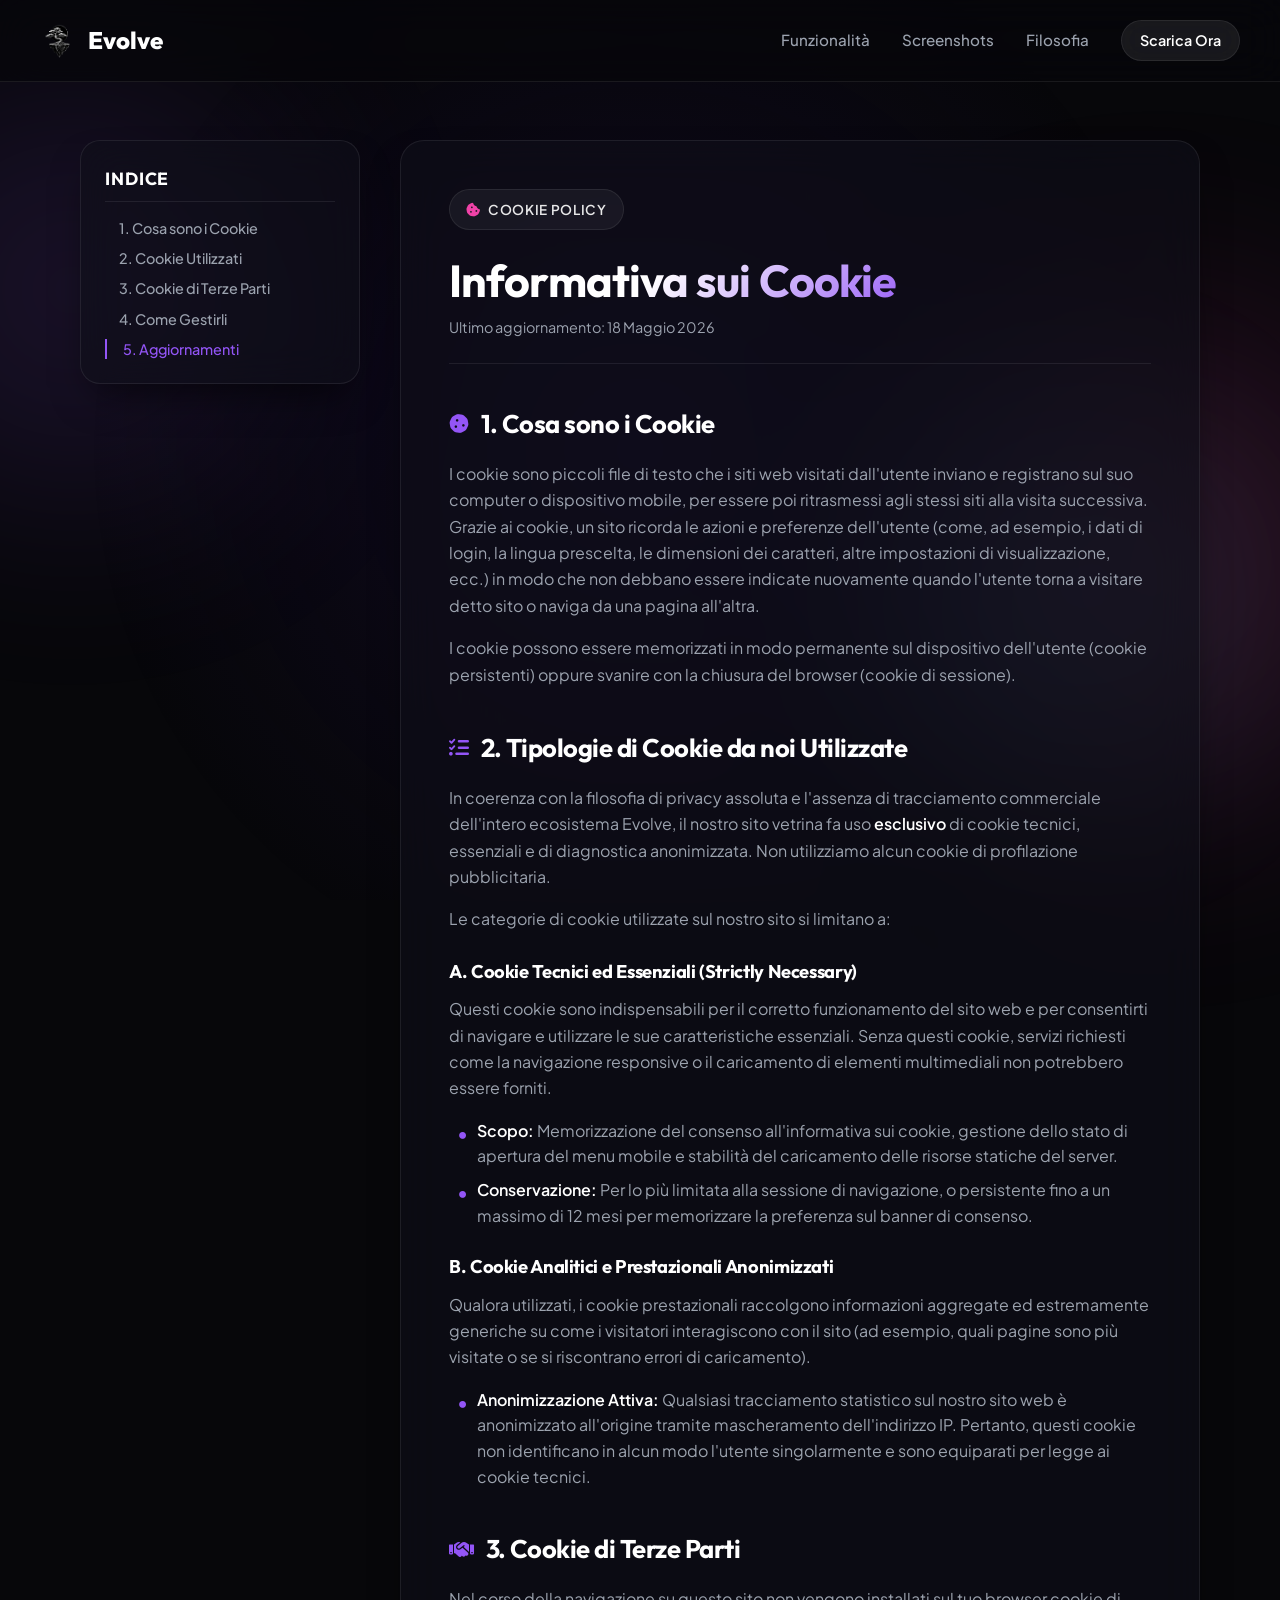
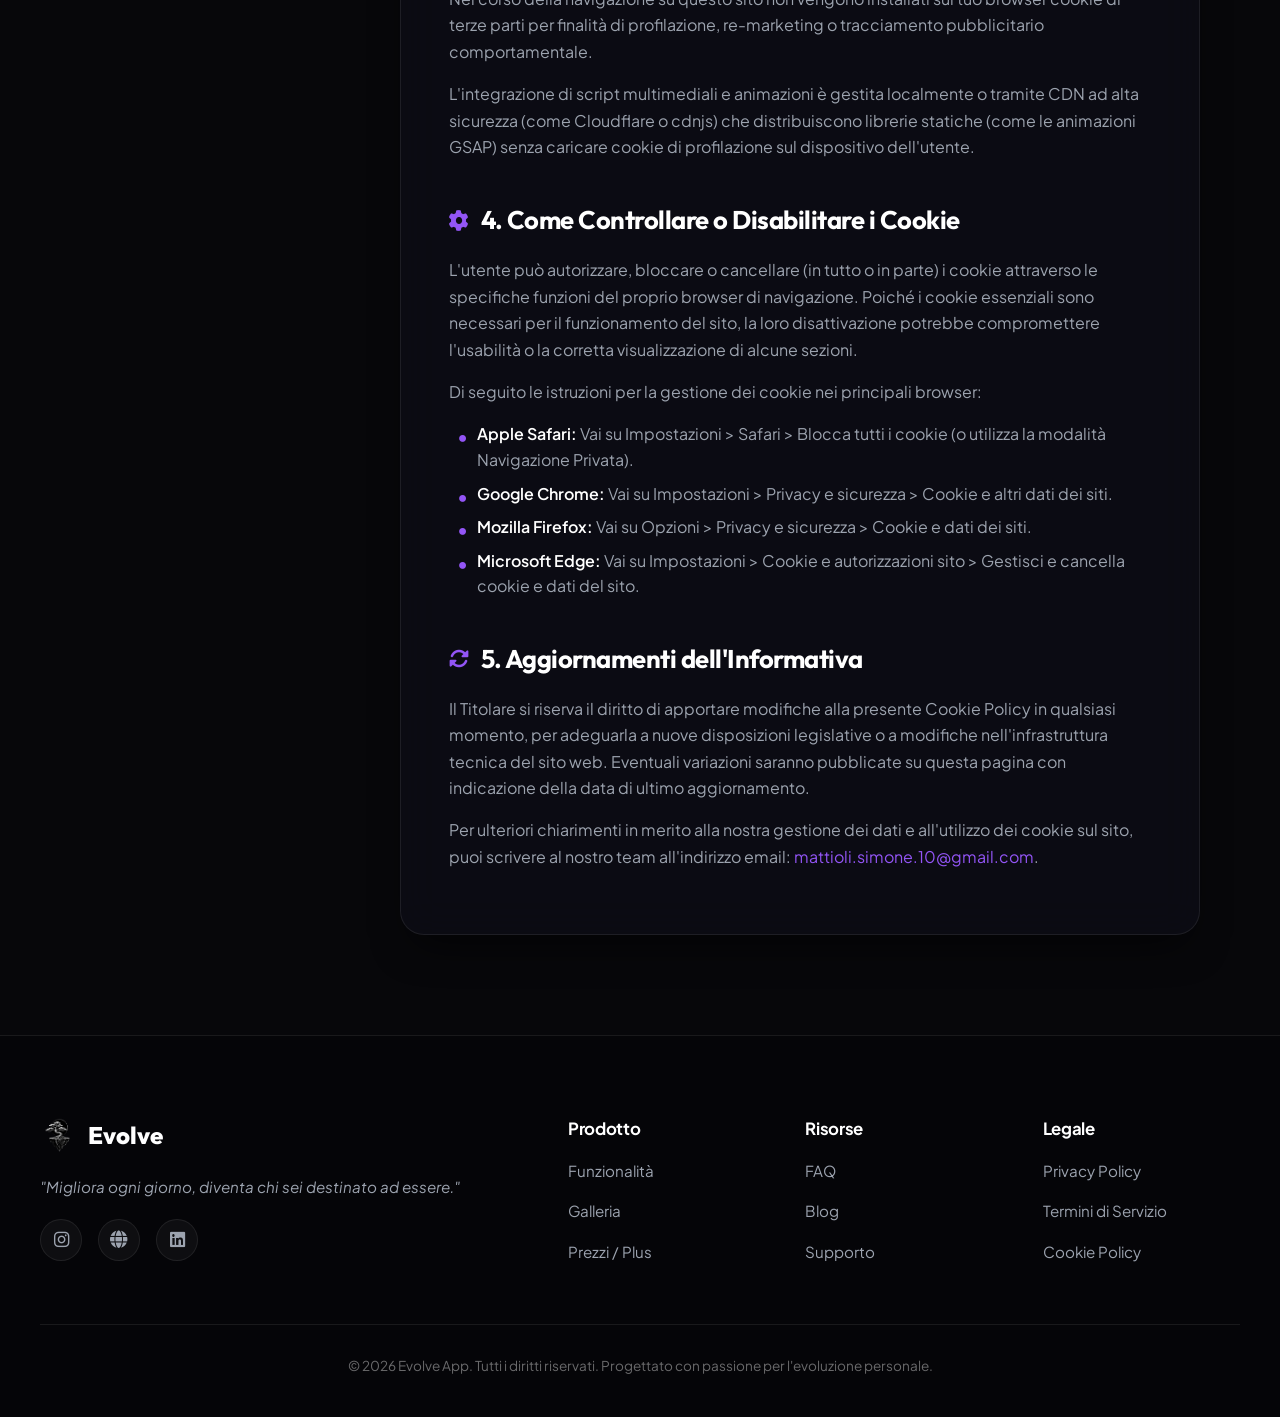
==== commit 95b30c65: "email corretta" ====
--- a/cookie.html
+++ b/cookie.html
@@ -144,7 +144,7 @@
                         <h2><i class="fa-solid fa-rotate"></i> 5. Aggiornamenti dell'Informativa</h2>
                         <p>Il Titolare si riserva il diritto di apportare modifiche alla presente Cookie Policy in qualsiasi momento, per adeguarla a nuove disposizioni legislative o a modifiche nell'infrastruttura tecnica del sito web. Eventuali variazioni saranno pubblicate su questa pagina con indicazione della data di ultimo aggiornamento.</p>
                         
-                        <p>Per ulteriori chiarimenti in merito alla nostra gestione dei dati e all'utilizzo dei cookie sul sito, puoi scrivere al nostro team all'indirizzo email: <a href="mailto:mattioli.simone.10@gmail.com">support@evolveapp.io</a>.</p>
+                        <p>Per ulteriori chiarimenti in merito alla nostra gestione dei dati e all'utilizzo dei cookie sul sito, puoi scrivere al nostro team all'indirizzo email: <a href="mailto:mattioli.simone.10@gmail.com">mattioli.simone.10@gmail.com</a>.</p>
                     </section>
                     
                 </div>
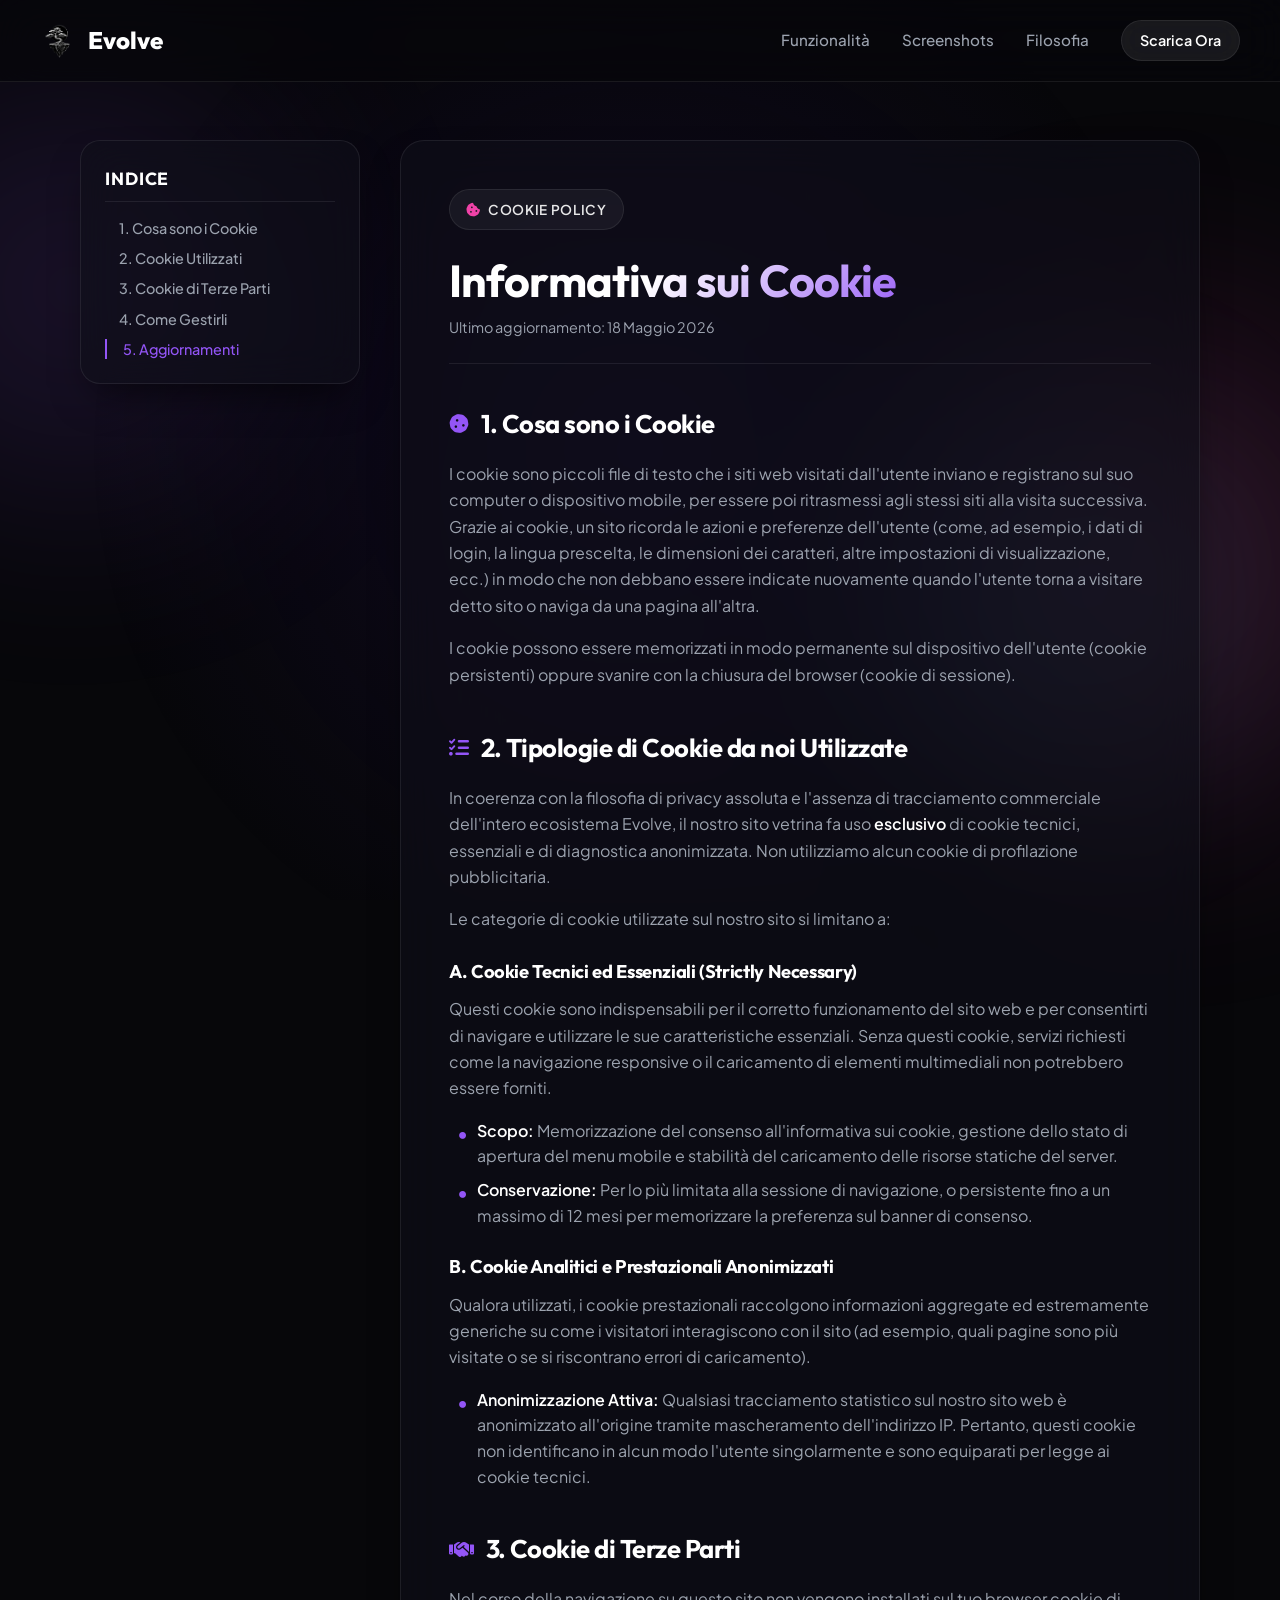
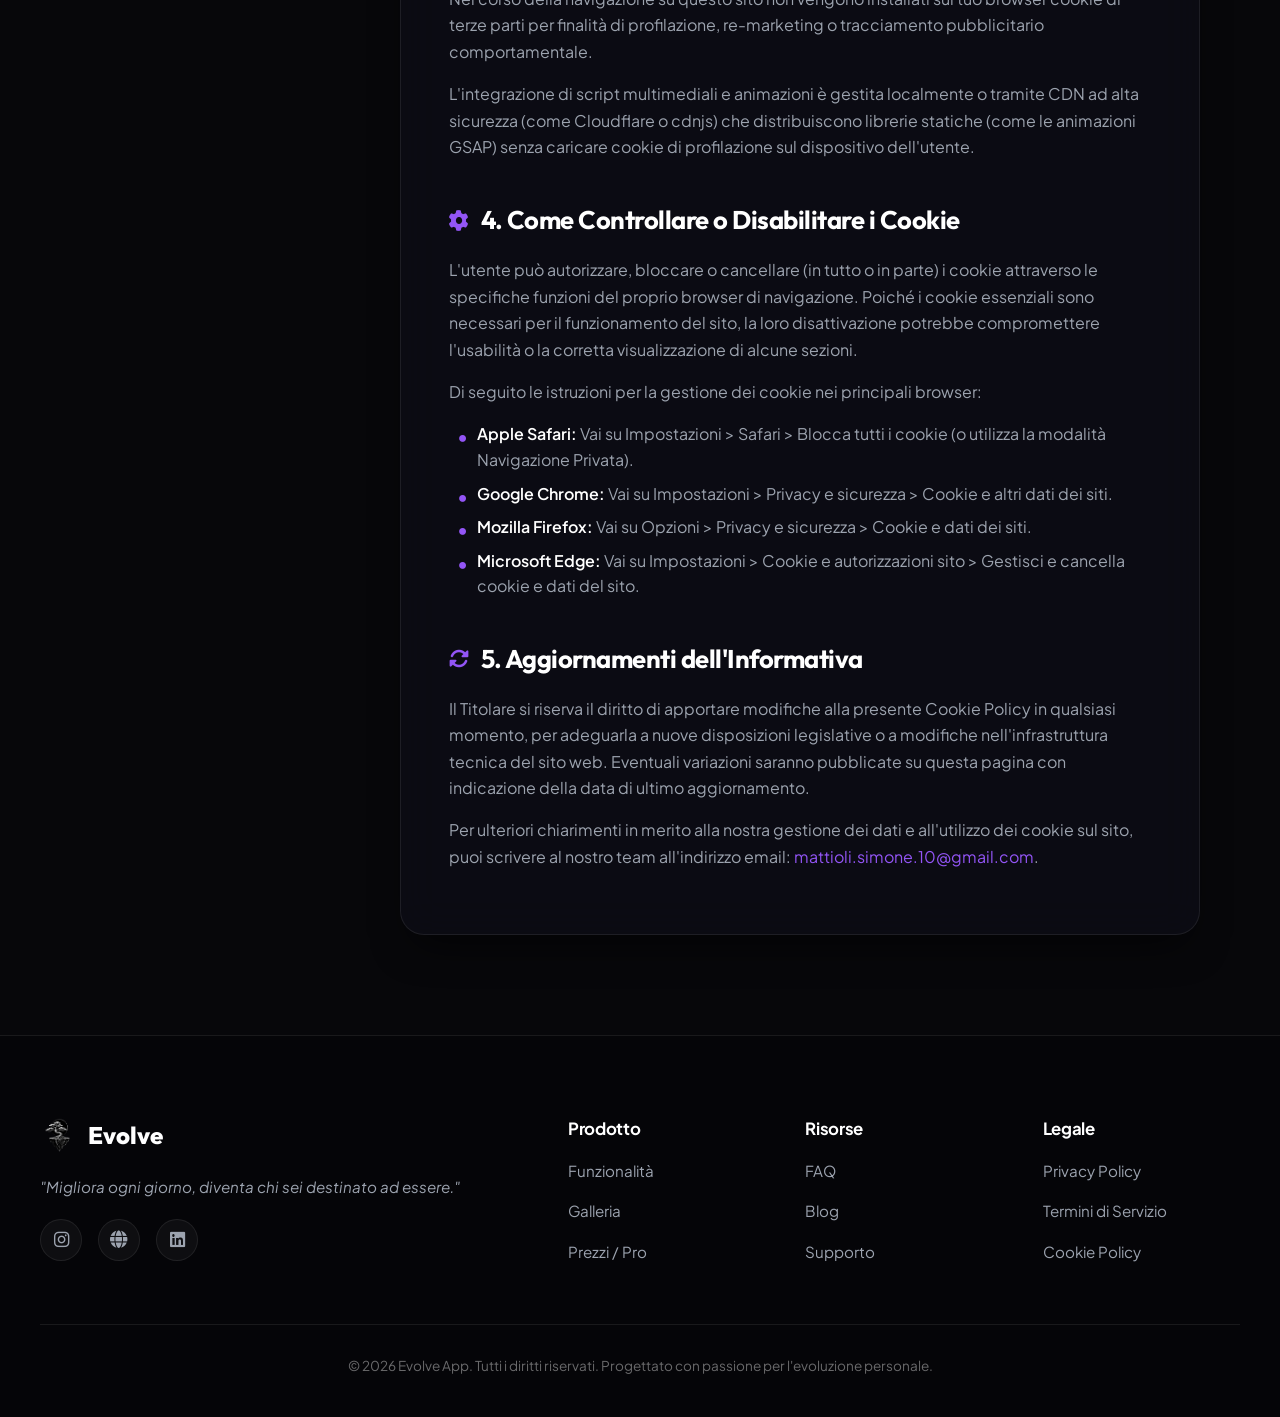
==== commit 511ee7d7: "aggiornamento per apple review" ====
--- a/cookie.html
+++ b/cookie.html
@@ -174,7 +174,7 @@
                     <h4>Prodotto</h4>
                     <a href="index.html#features">Funzionalità</a>
                     <a href="index.html#showcase">Galleria</a>
-                    <a href="index.html#download">Prezzi / Plus</a>
+                    <a href="index.html#download">Prezzi / Pro</a>
                 </div>
                 <div class="links-col">
                     <h4>Risorse</h4>
